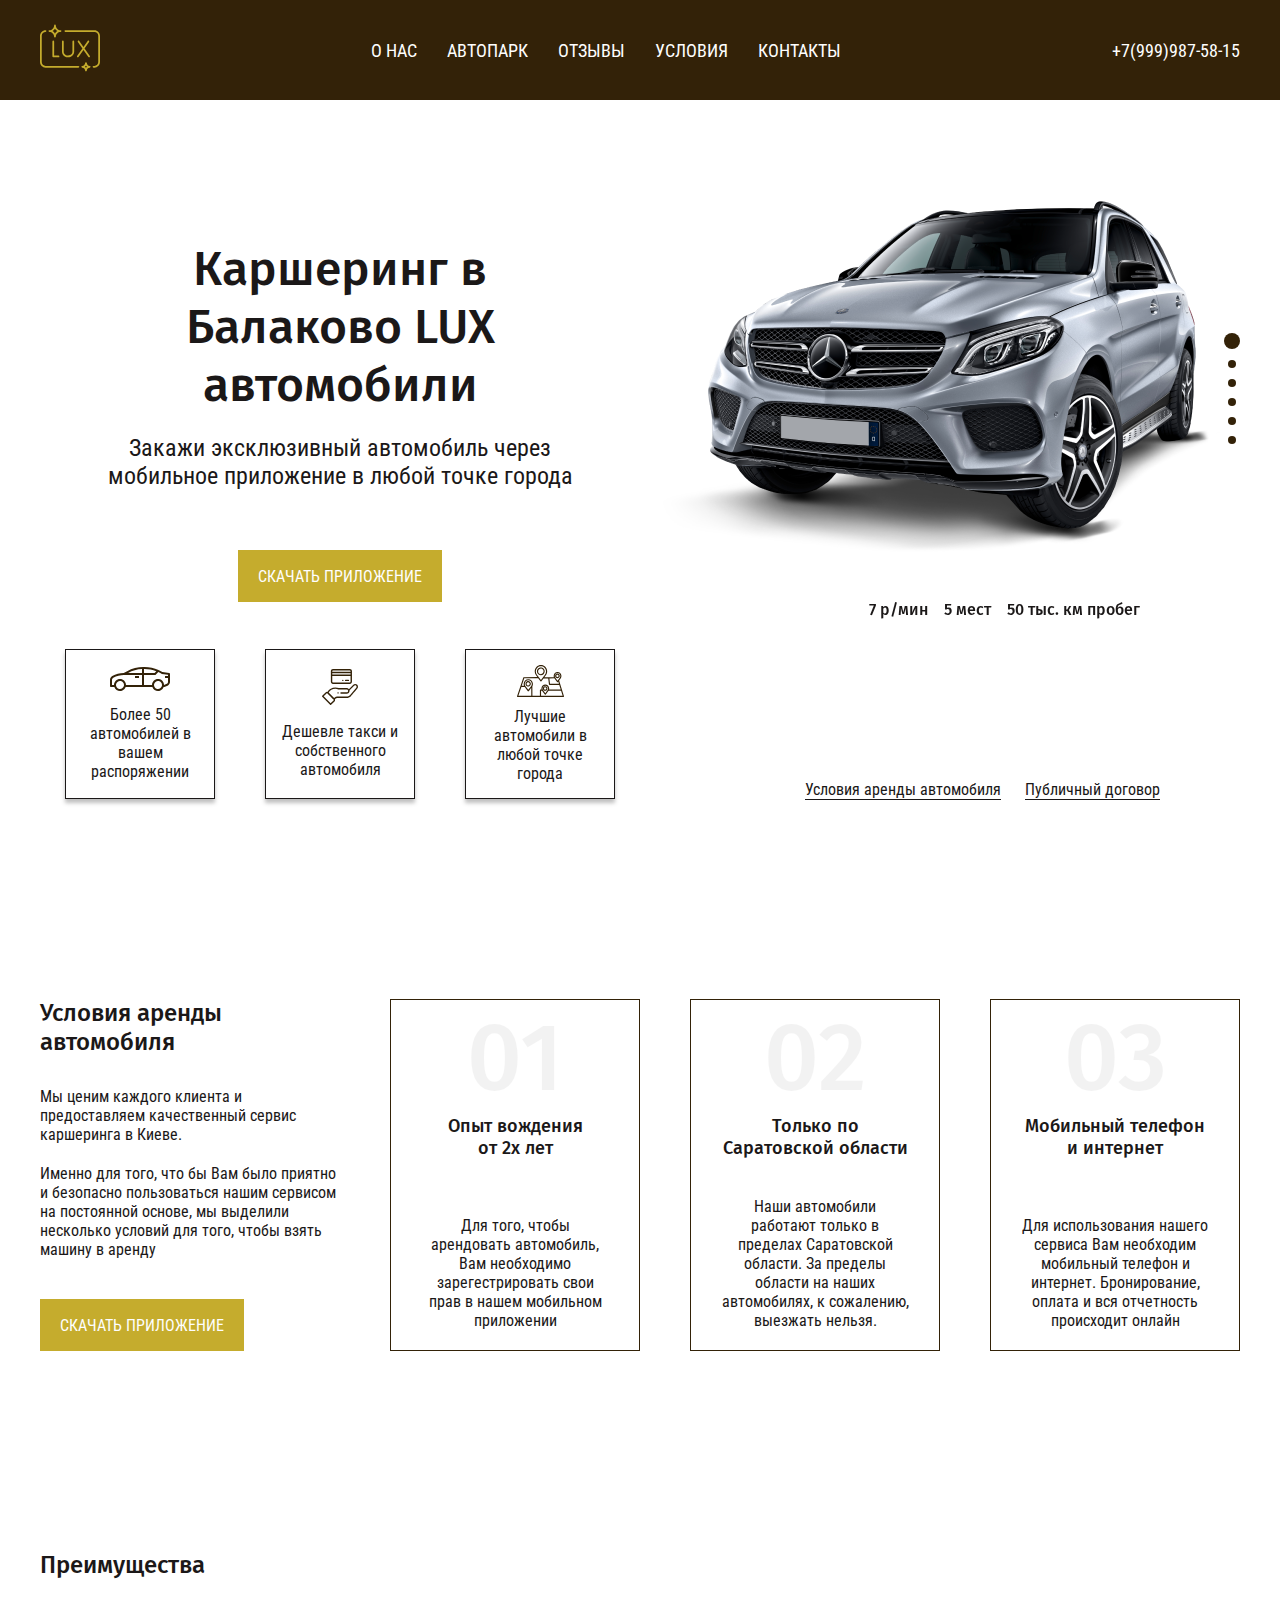
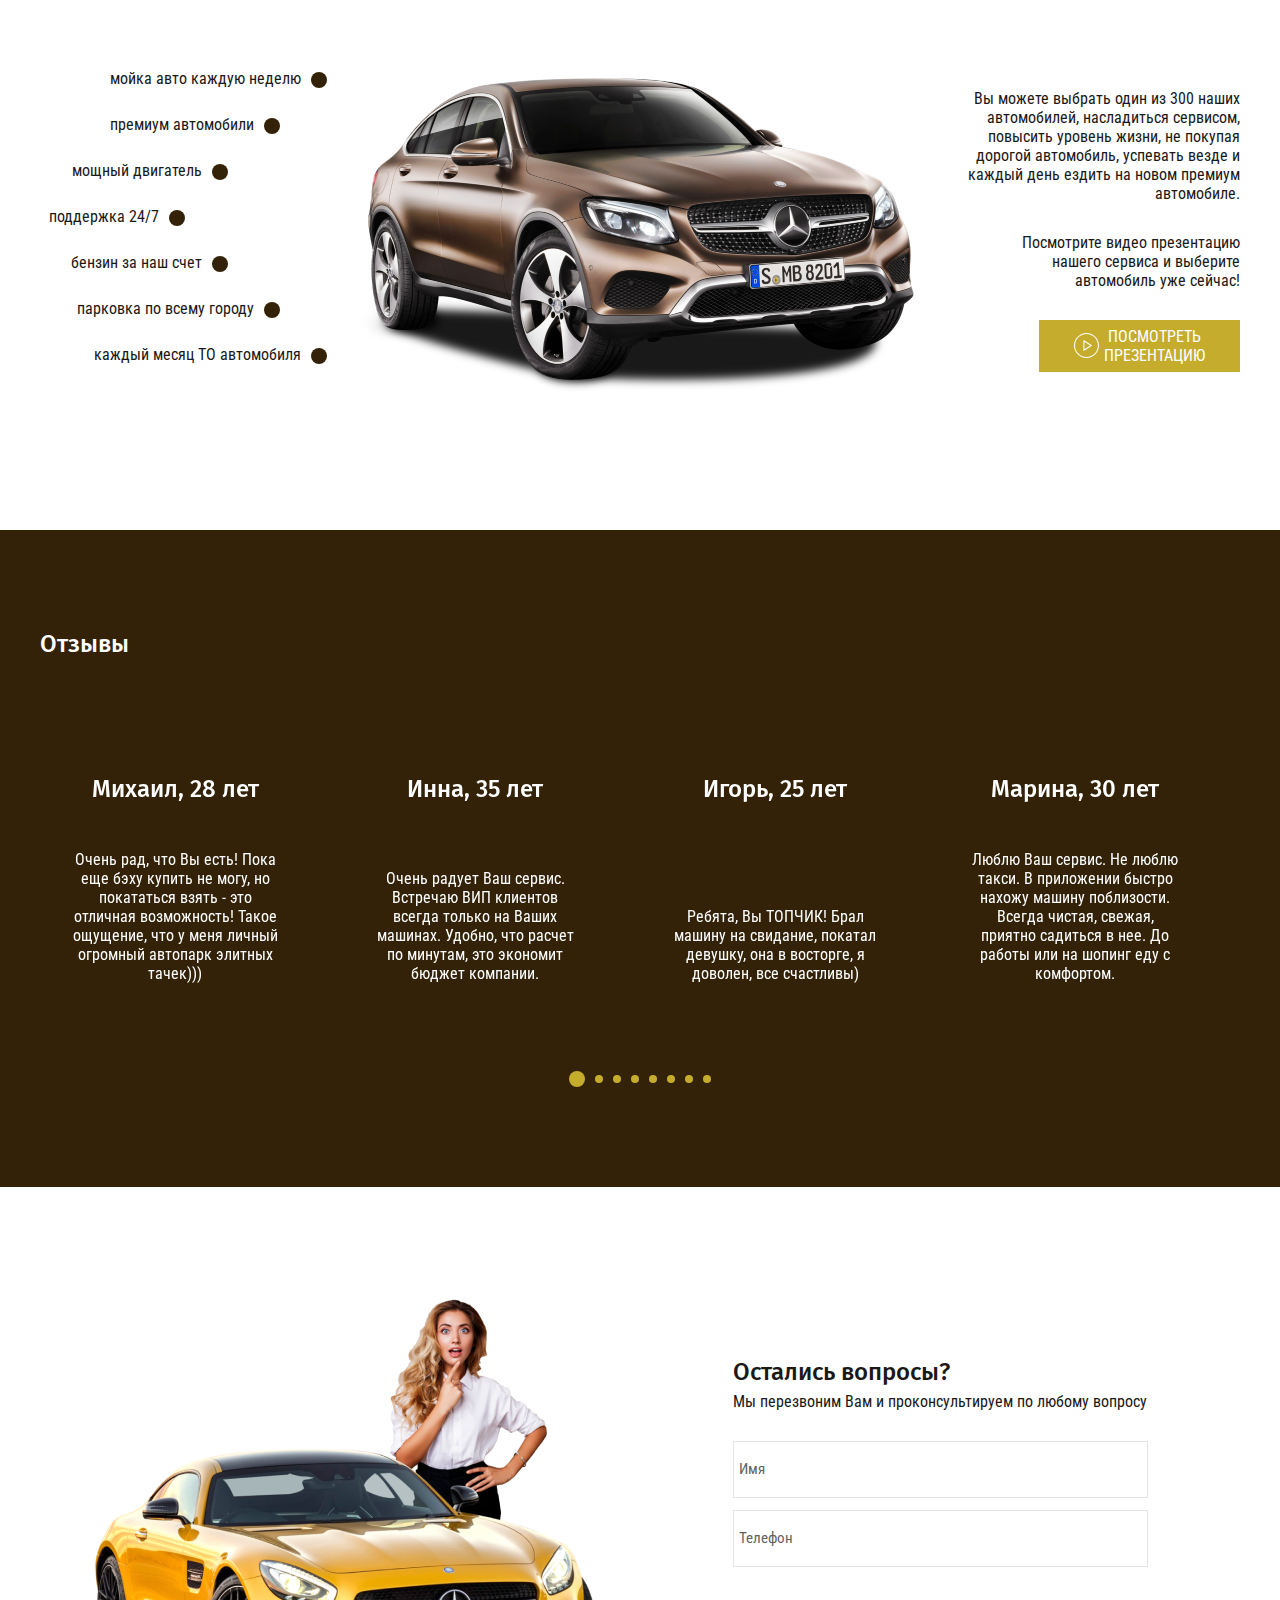
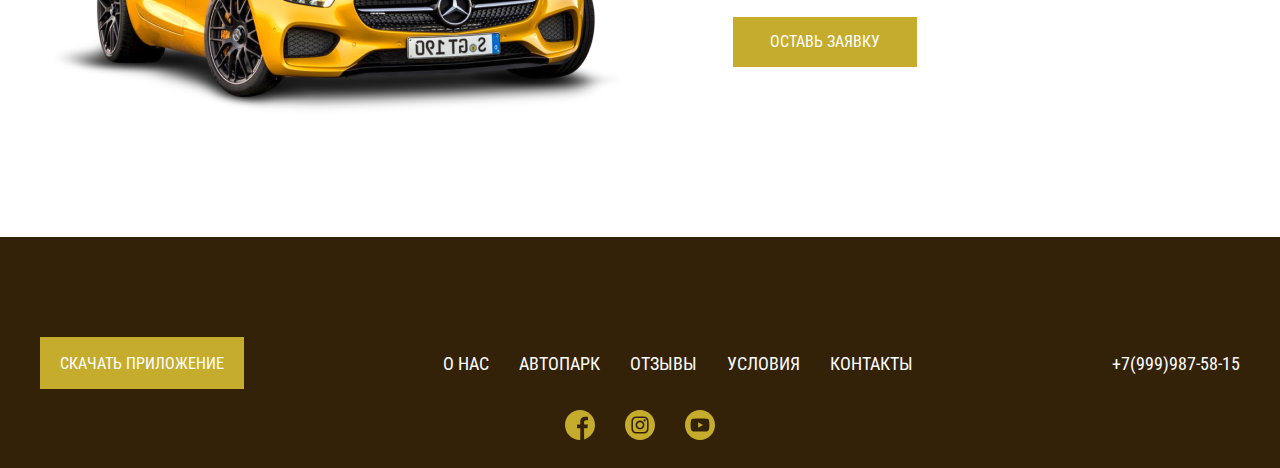
==== index.html @ 28d2e5e9 "siteone" ====
<!DOCTYPE html>
<html lang="ru">

<head>
  <meta charset="UTF-8">
  <meta name="viewport" content="width=device-width, initial-scale=1.0">
  <meta http-equiv="X-UA-Compatible" content="ie=edge">
  <title>Каршеринг LUX</title>
  <link href="https://fonts.googleapis.com/css2?family=Fira+Sans:wght@500&family=Roboto+Condensed&display=swap"
    rel="stylesheet">
  <link rel="stylesheet" href="css/reset.css">
  <link rel="stylesheet" href="css/slick.css">
  <link rel="stylesheet" href="css/jquery.fancybox.css">
  <link rel="stylesheet" href="css/style.css">
</head>

<body>
  <header class="header">
    <div class="container">
      <div class="header__inner">
        <a href="#" class="logo">
          <img class="logo__link" src="images/logo.svg" alt="">
        </a>
        <nav class="menu">
          <button class="menu__burger"></button>
          <ul class="menu__list">
            <li class="menu__item"><a href="" class="menu__list-link">О НАС</a></li>
            <li class="menu__item"><a href="" class="menu__list-link">АВТОПАРК</a></li>
            <li class="menu__item"><a href="" class="menu__list-link">ОТЗЫВЫ</a></li>
            <li class="menu__item"><a href="" class="menu__list-link">УСЛОВИЯ</a></li>
            <li class="menu__item"><a href="" class="menu__list-link">КОНТАКТЫ</a></li>
          </ul>
        </nav>
        <a href="tel:89999875815" class="phone">+7(999)987-58-15</a>
      </div>
    </div>
  </header>
  <section class="top">
    <div class="container">
      <div class="top__heading">
        <div class="top__content">
          <h1 class="top__title">
            Каршеринг в Балаково LUX автомобили
          </h1>
          <p class="top__text">
            Закажи эксклюзивный автомобиль через мобильное приложение в любой точке города
          </p>
          <a href="#" class="application-btn">Скачать приложение</a>

        </div> 
        <div class="top__slider">

          <div class="top__slider-item">
            <img class="top__slider-images" src="images/slider-img.png" alt="">
            <p class="top__slider-text"> <span>7 р/мин</span> <span>5 мест</span> <span>50 тыс. км пробег</span>

            </p>
          </div>
          <div class="top__slider-item">
            <img class="top__slider-images" src="images/slider-img.png" alt="">
            <p class="top__slider-text"><span>7 р/мин</span> <span>5 мест</span> <span>50 тыс. км пробег</span>
            </p>
          </div>
          <div class="top__slider-item">
            <img class="top__slider-images" src="images/slider-img.png" alt="">
            <p class="top__slider-text"><span>7 р/мин</span> <span>5 мест</span> <span>50 тыс. км пробег</span>

            </p>
          </div>
          <div class="top__slider-item">
            <img class="top__slider-images" src="images/slider-img.png" alt="">
            <p class="top__slider-text"><span>7 р/мин</span> <span>5 мест</span> <span>50 тыс. км пробег</span>

            </p>
          </div>
          <div class="top__slider-item">
            <img class="top__slider-images" src="images/slider-img.png" alt="">
            <p class="top__slider-text"><span>7 р/мин</span> <span>5 мест</span> <span>50 тыс. км пробег</span>

            </p>
          </div>
          <div class="top__slider-item">
            <img class="top__slider-images" src="images/slider-img.png" alt="">
            <p class="top__slider-text"><span>7 р/мин</span> <span>5 мест</span> <span>50 тыс. км пробег</span>

            </p>
          </div>


        </div>
      </div>
      <div class="top__bottom">
        <div class="top__items">
          <div class="top__item">
            <img src="images/icon-1.svg" alt="" class="top__item-img">
            <p class="top__item-text">
              Более 50 автомобилей в вашем распоряжении
            </p>
          </div>
          <div class="top__item">
            <img src="images/icon-2.svg" alt="" class="top__item-img">
            <p class="top__item-text">
              Дешевле такси и собственного автомобиля
            </p>
          </div>
          <div class="top__item">
            <img src="images/icon-3.svg" alt="" class="top__item-img">
            <p class="top__item-text">
              Лучшие автомобили в любой точке города
            </p>
          </div>
        </div>
        <div class="top__links">
          <a href="#" class="top__link">Условия аренды автомобиля</a>
          <a href="#" class="top__link">Публичный договор</a>
        </div>
      </div>
    </div>
  </section>
  <section class="rent">
    <div class="container">
      <div class="rent__inner">
        <div class="rent__content">
          <h3 class="rent__title">
            Условия аренды
            автомобиля
          </h3>
          <p class="rent__text">Мы ценим каждого клиента и предоставляем качественный сервис каршеринга в Киеве.
          </p>
          <p class="rent__text">Именно для того, что бы Вам было приятно и безопасно пользоваться нашим сервисом на
            постоянной основе, мы выделили несколько условий для того, чтобы взять машину в аренду</p>
          <a href="#" class="application-btn">Скачать приложение</a>


        </div>
        <div class="rent__item">
          <div class="rent__item-num">
            01
          </div>
          <p class="rent__item-title">Опыт вождения<br>
            от 2х лет
          </p>
          <p class="rent__item-text">Для того, чтобы арендовать автомобиль, Вам необходимо зарегестрировать свои прав в
            нашем мобильном приложении
          </p>
        </div>
        <div class="rent__item">
          <div class="rent__item-num">
            02
          </div>
          <p class="rent__item-title">Только по Саратовской области
          </p>
          <p class="rent__item-text">Наши автомобили работают только в пределах Саратовской области.
            За пределы области на наших автомобилях, к сожалению, выезжать нельзя.
        </div>
        <div class="rent__item">
          <div class="rent__item-num">
            03
          </div>
          <p class="rent__item-title">Мобильный телефон и интернет
          </p>
          <p class="rent__item-text">Для использования нашего сервиса Вам необходим мобильный телефон и интернет.
            Бронирование, оплата и вся отчетность происходит онлайн
          </p>
        </div>
      </div>
    </div>
  </section>
  <section class="benefits">
    <div class="container">
      <h3 class="benefits__title">
        Преимущества
      </h3>
      <div class="benefits__items">
        <ul class="benefits__list">
          <li class="benefits__list-item">мойка авто каждую неделю
          </li>
          <li class="benefits__list-item">премиум автомобили
          </li>
          <li class="benefits__list-item">мощный двигатель
          </li>
          <li class="benefits__list-item">поддержка 24/7
          </li>
          <li class="benefits__list-item">бензин за наш счет
          </li>
          <li class="benefits__list-item">парковка по всему городу
          </li>
          <li class="benefits__list-item">каждый месяц ТО автомобиля</li>
        </ul>
        <img src="/images/benefits.png" alt="" class="benefits__images">
        <div class="benefits__content">
          <p class="benefits__text">Вы можете выбрать один из 300 наших автомобилей, насладиться сервисом, повысить
            уровень жизни, не покупая дорогой автомобиль, успевать везде и каждый день ездить на новом премиум
            автомобиле.
          </p>
          <p class="benefits__text">Посмотрите видео презентацию нашего сервиса и выберите автомобиль уже сейчас!</p>
          <a data-fancybox href="https://www.youtube.com/watch?v=-iF4rfwKUp0" class="video__popup">ПОСМОТРЕТЬ<br>
            ПРЕЗЕНТАЦИЮ</a>
        </div>
      </div>
    </div>
  </section>
  <section class="reviews">
    <div class="container">
      <h3 class="reviews__title">
        Отзывы
      </h3>
      <div class="reviews__slider">
        <div class="reviews__item">
          <p class="reviews__item-name">Михаил, 28 лет
          </p>
          <p class="reviews__item-text">Очень рад, что Вы есть!
            Пока еще бэху купить не могу, но покататься взять - это отличная возможность!
            Такое ощущение, что у меня личный огромный автопарк элитных тачек)))
          </p>
        </div>
        <div class="reviews__item">
          <p class="reviews__item-name">Инна, 35 лет

          </p>
          <p class="reviews__item-text">Очень радует Ваш сервис. Встречаю ВИП клиентов всегда только на Ваших машинах.
            Удобно, что расчет по минутам, это экономит бюджет компании.
          </p>
        </div>
        <div class="reviews__item">
          <p class="reviews__item-name">Игорь, 25 лет</p>
          <p class="reviews__item-text">Ребята, Вы ТОПЧИК!
            Брал машину на свидание, покатал девушку, она в восторге, я доволен, все счастливы)
          </p>
        </div>
        <div class="reviews__item">
          <p class="reviews__item-name">Марина, 30 лет
          </p>
          <p class="reviews__item-text">Люблю Ваш сервис. Не люблю такси. В приложении быстро нахожу машину поблизости.
            Всегда чистая, свежая, приятно садиться в нее. До работы или на шопинг еду с комфортом. </p>
        </div>
        <div class="reviews__item">
          <p class="reviews__item-name">Михаил, 28 лет
          </p>
          <p class="reviews__item-text">Очень рад, что Вы есть!
            Пока еще бэху купить не могу, но покататься взять - это отличная возможность!
            Такое ощущение, что у меня личный огромный автопарк элитных тачек)))
          </p>
        </div>
        <div class="reviews__item">
          <p class="reviews__item-name">Инна, 35 лет

          </p>
          <p class="reviews__item-text">Очень радует Ваш сервис. Встречаю ВИП клиентов всегда только на Ваших машинах.
            Удобно, что расчет по минутам, это экономит бюджет компании.
          </p>
        </div>
        <div class="reviews__item">
          <p class="reviews__item-name">Игорь, 25 лет</p>
          <p class="reviews__item-text">Ребята, Вы ТОПЧИК!
            Брал машину на свидание, покатал девушку, она в восторге, я доволен, все счастливы)
          </p>
        </div>
        <div class="reviews__item">
          <p class="reviews__item-name">Марина, 30 лет
          </p>
          <p class="reviews__item-text">Люблю Ваш сервис. Не люблю такси. В приложении быстро нахожу машину поблизости.
            Всегда чистая, свежая, приятно садиться в нее. До работы или на шопинг еду с комфортом. </p>
        </div>
      </div>
    </div>
  </section>
  <section class="feedback">
    <div class="container">
      <div class="feedback__inner">
        <img class="feedback__images" src="images/feedback-img.png" alt="">
        <form class="feedback__form">
          <h3 class="feedback__title">
            Остались вопросы?
          </h3>
          <p class="feedback__text">
            Мы перезвоним Вам и проконсультируем по любому вопросу
          </p>
          <input type="text" class="feedback__input" placeholder="Имя">
          <input type="text" class="feedback__input" placeholder="Телефон">
          <button class="feedback__btn" type="submit"> Оставь заявку

          </button>
        </form>
      </div>
    </div>
  </section>
  <footer class="footer">
    <div class="container">
      <div class="footer__top">
        <a href="#" class="application-btn">Скачать приложение</a>
        <nav class="menu">
          <ul class="menu__list">
            <li class="menu__item"><a href="" class="menu__list-link">О НАС</a></li>
            <li class="menu__item"><a href="" class="menu__list-link">АВТОПАРК</a></li>
            <li class="menu__item"><a href="" class="menu__list-link">ОТЗЫВЫ</a></li>
            <li class="menu__item"><a href="" class="menu__list-link">УСЛОВИЯ</a></li>
            <li class="menu__item"><a href="" class="menu__list-link">КОНТАКТЫ</a></li>
          </ul>

        </nav>
        <a href="tel:89999875815" class="phone">+7(999)987-58-15</a>
      </div>
      <ul class="footer__social">
        <li class="footer__social-item">
          <a href="" class="footer__social-link">
          <img src="/images/facebook.svg" alt="" class="footer__social-img"></a>
        </li>
        <li class="footer__social-item">
          <a href="" class="footer__social-link">
          <img src="/images/instagram.svg" alt="" class="footer__social-img"></a>
        </li>
        <li class="footer__social-item">
          <a href="" class="footer__social-link">
          <img src="/images/youtube.svg" alt="" class="footer__social-img"></a>
        </li>
      
      </ul>
    </div>
  </footer>
  <script src="https://ajax.googleapis.com/ajax/libs/jquery/3.4.1/jquery.min.js"></script>
  <script src="js/slick.min.js"></script>
  <script src="js/jquery.fancybox.min.js"></script>
  <script src="js/main.js"></script>
</body>

</html>
---- css/style.css ----
html {
    box-sizing: border-box;
}

*,
*::after,
*::before {
    box-sizing: inherit;
}

a {
    text-decoration: none;
}

.container {
    max-width: 1220px;
    padding: 0 10px;
    margin: 0 auto;
}
body {
    font-family: "Roboto Condensed", sans-serif;
    color: #1b1818;
    font-weight: 400;
    font-size: 16px;
    line-height: 19px;
    /* font-family: 'Fira Sans', sans-serif;
    font-family: 'Roboto Condensed', sans-serif;    */
}
.header {
    background: #332208;
}
.header__inner {
    display: flex;
    justify-content: space-between;
    align-items: center;
    height: 100px;
}
.menu__list {
    display: flex;
}

.menu__item {
    margin: 0 15px;
}

.menu__list-link {
    text-transform: uppercase;
    color: #fefefe;
    font-size: 18px;
    line-height: 21px;
    padding-bottom: 5px;
    transition: all 0.5s;
    border-bottom: 1px solid transparent;
}

.menu__list-link:hover {
    border-bottom: 1px solid #fefefe;
}

.phone {
    color: #fefefe;
    font-size: 18px;
    line-height: 21px;
}
.top {
    padding-bottom: 100px;
}
.top__heading {
    display: flex;
    padding: 50px 0 30px;
}
.top__content {
    text-align: center;
    padding-top: 90px;
    width: 50%;
}

.top__title {
    font-family: "Fira Sans", sans-serif;
    font-weight: 500;
    font-size: 48px;
    line-height: 58px;
    margin: 0 auto 20px;
    max-width: 455px;
}

.top__text {
    font-size: 24px;
    line-height: 28px;
    margin: 0 auto 60px;
    max-width: 470px;
}

.application-btn {
    text-transform: uppercase;
    color: #fefefe;
    background: #c5ac2d;
    padding: 16px 19px 15px;
    transition: all 0.5s;
    border: 1px solid transparent;
    display: inline-block;
}
.application-btn:hover {
    color: #c5ac2d;
    background: #fefefe;
    border: 1px solid #c5ac2d;
}

.top__slider {
    width: 50%;
}

.top__slider .slick-dots {
    position: absolute;
    right: 0;
    top: 50%;
    transform: translateY(-50%);
}

.slick-dots {
    list-style: none;
    text-align: center;
}
.slick-dots button {
    font-size: 0px;
    width: 8px;
    height: 8px;
    background-color: #332208;
    border: none;
    border-radius: 50%;
    padding: 0px;
}
.slick-active button {
    width: 16px;
    height: 16px;
}

.top__slider-text {
    font-family: "Fira Sans", sans-serif;
    font-weight: 500;
    padding-right: 100px;
    text-align: right;
}

.top__slider-text span + span {
    padding-left: 12px;
}

.top__bottom {
    display: flex;
    align-items: flex-end;
    justify-content: space-between;
}
.top__items {
    width: 50%;
    display: flex;
    justify-content: space-around;
}

.top__item {
    border: 1px solid #1b1818;
    padding: 10px;
    width: 150px;
    height: 150px;
    display: flex;
    flex-direction: column;
    align-items: center;
    justify-content: space-around;
    text-align: center;
    box-shadow: 0px 4px 4px rgba(0, 0, 0, 0.25);
    cursor: pointer;
    transition: all 0.5s;
}

.top__item:hover {
    transform: scale(1.25);
}
.top__links {
    padding-right: 80px;
}
.top__link {
    color: #1b1818;
    border-bottom: 1px solid #1b1818;
}
.top__link + .top__link {
    margin-left: 20px;
}

.rent {
    padding: 100px 0;
}

.rent__inner {
    display: flex;
    justify-content: space-between;
}

.rent__content {
    width: 300px;
}

.rent__title {
    font-family: "Fira Sans", sans-serif;
    font-size: 24px;
    font-weight: 500;
    line-height: 29px;
    margin-bottom: 30px;
}

.rent__text {
    margin-bottom: 20px;
}
.rent__text + .rent__text {
    margin-bottom: 40px;
}
.rent__item {
    border: 1px solid #332208;
    width: 250px;
    min-height: 350px;
    padding: 0 30px 20px;
    text-align: center;
    display: flex;
    flex-direction: column;
    justify-content: space-around;
    transition: all 0.5s;
}
.rent__item:hover {
    transform: scale(1.25);
}

.rent__item-num {
    font-family: "Fira Sans", sans-serif;
    font-weight: 500;
    font-size: 96px;
    line-height: 115px;
    opacity: 0.05;
}
.rent__item-title {
    font-family: "Fira Sans", sans-serif;
    font-weight: 500;
    font-size: 18px;
    line-height: 22px;
    margin-bottom: auto;
}

.benefits {
    padding: 100px 0;
}

.benefits__title {
    font-family: "Fira Sans", sans-serif;
    font-weight: 500;
    font-size: 24px;
    line-height: 29px;
    margin-bottom: 50px;
}

.benefits__items {
    display: flex;
    justify-content: space-between;
    align-items: center;
}
.benefits__list-item {
    margin-bottom: 27px;
    padding-right: 26px;

    position: relative;
    text-align: right;
}
.benefits__list-item::after {
    content: "";
    position: absolute;
    width: 16px;
    height: 16px;
    border-radius: 50%;
    background: #332208;
    right: 0;
    top: 3px;
}
.benefits__list {
    width: 300px;
    list-style: none;
}

.benefits__content {
    width: 300px;
    text-align: right;
}

.benefits__list-item:nth-child(1),
.benefits__list-item:nth-child(7) {
    margin-right: 13px;
}

.benefits__list-item:nth-child(2),
.benefits__list-item:nth-child(6) {
    margin-right: 60px;
}

.benefits__list-item:nth-child(3),
.benefits__list-item:nth-child(5) {
    margin-right: 112px;
}

.benefits__list-item:nth-child(4) {
    margin-right: 155px;
}

.benefits__text {
    margin-bottom: 30px;
    text-align: right;
}

.benefits__text + .benefits__text {
    width: 267px;
    margin-left: auto;
}

.video__popup {
    background-color: #c5ac2d;
    text-transform: uppercase;
    color: #fefefe;
    padding: 6px 34px 6px 64px;
    display: inline-block;
    text-align: center;
    position: relative;
    transition: all 0.5s;
    border: 1px solid transparent;
}
.video__popup:before {
    content: "";
    background-image: url(/images/video-btn.svg);
    position: absolute;
    display: inline-block;
    width: 25px;
    height: 25px;
    top: 12px;
    left: 34px;
}

.video__popup:hover {
    color: #fefefe;
    background: #332208;
    border: 1px solid #c5ac2d;
}

.reviews {
    padding: 100px 0;
    background-color: #332208;
    color: #fefefe;
}

.reviews__title {
    font-family: "Fira Sans", sans-sarif;
    font-weight: 500;
    font-size: 24px;
    line-height: 29px;
    margin-bottom: 70px;
}
.slick-initialized .reviews__item {
    display: flex;
}

.reviews__item {
    padding: 45px 30px;

    flex-direction: column;
    justify-content: space-between;
    width: 270px;
    border: 1px solid transparent;
    min-height: 300px;
    text-align: center;
    margin-right: 30px;
    transition: all 0.5s;
}
.reviews__item:hover {
    border: 1px solid #c5ac2d;
}

.reviews__item-name {
    font-family: "Fira Sans", sans-sarif;
    font-weight: 500;
    font-size: 24px;
    line-height: 29px;
}

.reviews__slider .slick-dots button {
    background-color: #c5ac2d;
}

.reviews__slider .slick-dots {
    display: flex;
    justify-content: center;
    align-items: center;
    margin-top: 35px;
}
.reviews__slider button {
    margin: 0 5px;
    line-height: 12px;
}
.feedback {
    padding: 100px 0;
}
.feedback__inner {
    display: flex;
    align-items: center;
}

.feedback__images {
    width: 50%;
}

.feedback__form {
    width: 415px;
    margin: 0 auto;
}
.feedback__title {
    font-family: "Fira Sans", sans-sarif;
    font-weight: 500;
    font-size: 24px;
    line-height: 29px;
    margin-bottom: 5px;
}

.feedback__text {
    margin-bottom: 30px;
}

.feedback__input {
    display: block;
    margin-top: 12px;
    padding: 20px 0;
    width: 100%;
    border-color: rgb(247, 255, 103);
    border: 1px solid rgba(0, 0, 0, 0.1);
}
.feedback__input::placeholder {
    font-size: 15px;
    font-weight: 16px;
    color: #616161;
    font-family: "Roboto Condensed", sans-serif;
    font-weight: 400;
    padding-left: 5px;
    border-color: #c5ac2d;
}

.feedback__btn {
    text-transform: uppercase;
    color: #fefefe;
    border: 1px solid transparent;
    display: inline-block;
    padding: 14px 36px 15px;
    background-color: #c5ac2d;
    margin-top: 50px;
    font-family: "Roboto Condensed", sans-serif;
    font-weight: 400;
    font-size: 16px;
    line-height: 19px;
    transition: all 0.5s;
}
.feedback__btn:hover {
    background-color: #fefefe;
    cursor: pointer;
    color: #c5ac2d;
    border: 1px solid #c5ac2d;
}

.footer {
    padding: 100px 0 24px;
    background-color: #332208;
}

.footer__top {
    display: flex;
    justify-content: space-between;
    align-items: center;
    margin-bottom: 21px;
}
.footer__social {
    list-style: none;
    display: flex;
    align-items: center;
    justify-content: center;
}

.footer__social-link {
    margin: 0 15px;
}
.menu__burger {
    display: none;
}
@media (max-width: 1250px){
.benefits__images {
    width: 40%;
}
.benefits__content {
    width: 100%;
    margin-top: 30px;
}
.benefits__items {
    flex-wrap: wrap;
    justify-content: space-around;
}
.benefits__text + .benefits__text {
    width: 100%;
}
}
@media (max-width: 1140px) {
    .rent__inner{
        flex-wrap: wrap;
        justify-content: space-around;
    }
    .rent__content {
        width: 100%;
        margin-bottom: 30px;
    }
}
@media (max-width: 1000px) {
    .top__heading {
        display: block;
        width: 100%;
       
    }

    .benefits__text{
        display:flex ;
        justify-content: space-around;
    }
    .benefits__content {
        margin: 40px;
    }
    .top__content {
        width: 100%;
        padding-top: 30px;
    }
    .top__slider {
        width: 100%;
    }
    .top__bottom {
        display: block;
    }
    .top__links {
        padding-right: 0px;
        padding-top: 50px;
        text-align: center;
    }
    .top__items {
        width: 100%;
    }
   
 }

@media (max-width: 860px) {
    .footer .menu {
        display: none;
    }
    .benefits__content {
        margin: 20px;
    }
    .menu {
        order: 1;
    }
    .menu__list {
        display: block;
        position: absolute;
        top: 100px;
        left: 0;
        background-color: #332208;
        right: 0;
        text-align: center;
        padding: 20px 0;
        transform: translateY(-500px);
    }
    .menu__list.menu__list--active {
        transform: translateY(0px);
        transition: all 0.5s;
        /* z-index: -1; */
    }

    .menu__list-link {
        padding: 20px 0;
        display: block;
        transition: all 0.5s;
    }
    .menu__list-link:hover {
        background-color: rgba(0.25, 0.25, 0.25, 0.25);
    }
    .menu__burger {
        display: block;
        width: 35px;
        height: 24px;
        border: none;
        cursor: pointer;
        border-top: 1px solid #fefefe;
        border-bottom: 1px solid #fefefe;
        background-color: transparent;
        position: relative;
    }
    .menu__burger:before {
        content: "";
        position: absolute;
        width: 35px;
        height: 1px;
        background: #fefefe;
        left: 0;
        top: 10px;
    }
    .rent__item{
        margin: 30px;
    }
    .feedback__images {
        display: none;
    }
    .footer, 
    .feedback,
    .reviews,
    .benefits, 
    .rent{
        padding: 50px 0;
    }
    .benefits__content {
        margin: 10px;
    }
}
@media (max-width: 650px){
    .rent__item {
        width: 100%;
        min-height: 245px;
    }
    .rent__item-title {
        margin-bottom: 20px;
    
    }
    .rent__content {
        text-align: center;
    }
}

@media (max-width: 525px) {
    .top__items {
        flex-wrap: wrap;
    }
    .top__item {
        margin: 20px;
    }
    .top__slider-text {
        padding-right: 0;
    }
    .benefits__images{
        width: 70%;
    }
    .benefits__list-item {
        margin-right: 0;
        text-align: left;
        padding-right: 0;
        padding-left: 26px;

    }
    .benefits__list-item::after{
        right: auto;
        left: 0;
    }
    .benefits__list {
        width: 100%;
    }
    .benefits__list-item:nth-child(4){
        margin-right: 0;
    }
}
@media (max-width: 450px){
    .footer__top{
        flex-direction: column;
        align-items: center;
    }
    .footer .phone {
        display: inline-block;
        margin-top: 30px;
    }
    .top__content {padding-top: 0px;
    }
}
@media (max-width: 410px) {
    .top__item {
        width: 100%;
    }
    .top__links {
        text-align: center;
    }
    .top__link {
        margin: 10px 15px;
        display: inline-block;
    }
    .top__link + .top__link {
        margin-left: 0;
    }
    .top__slider-text {
        text-align: right;
        
    }
    .top__slider-text span{
        display: block;
        margin: 10px 0;
    }
   .rent__item {
       margin: 30px 0;
   }
   .reviews__item {
       margin-left: 13px;
     
   }
   .reviews__title{
    margin-bottom: 30px;
   }
}
@media (max-width: 375px) {
    .reviews__item {
        margin-left: 19px;
    }
    .slick-slider {
        margin-left: 8px;
}
@media (max-width: 320px) {
    .reviews__item {
        margin-left: 18px;
    }
}.top__slider-text {
    text-align: right;
    margin-right: 22px;
}
.top {
    padding: 10px;
}
}
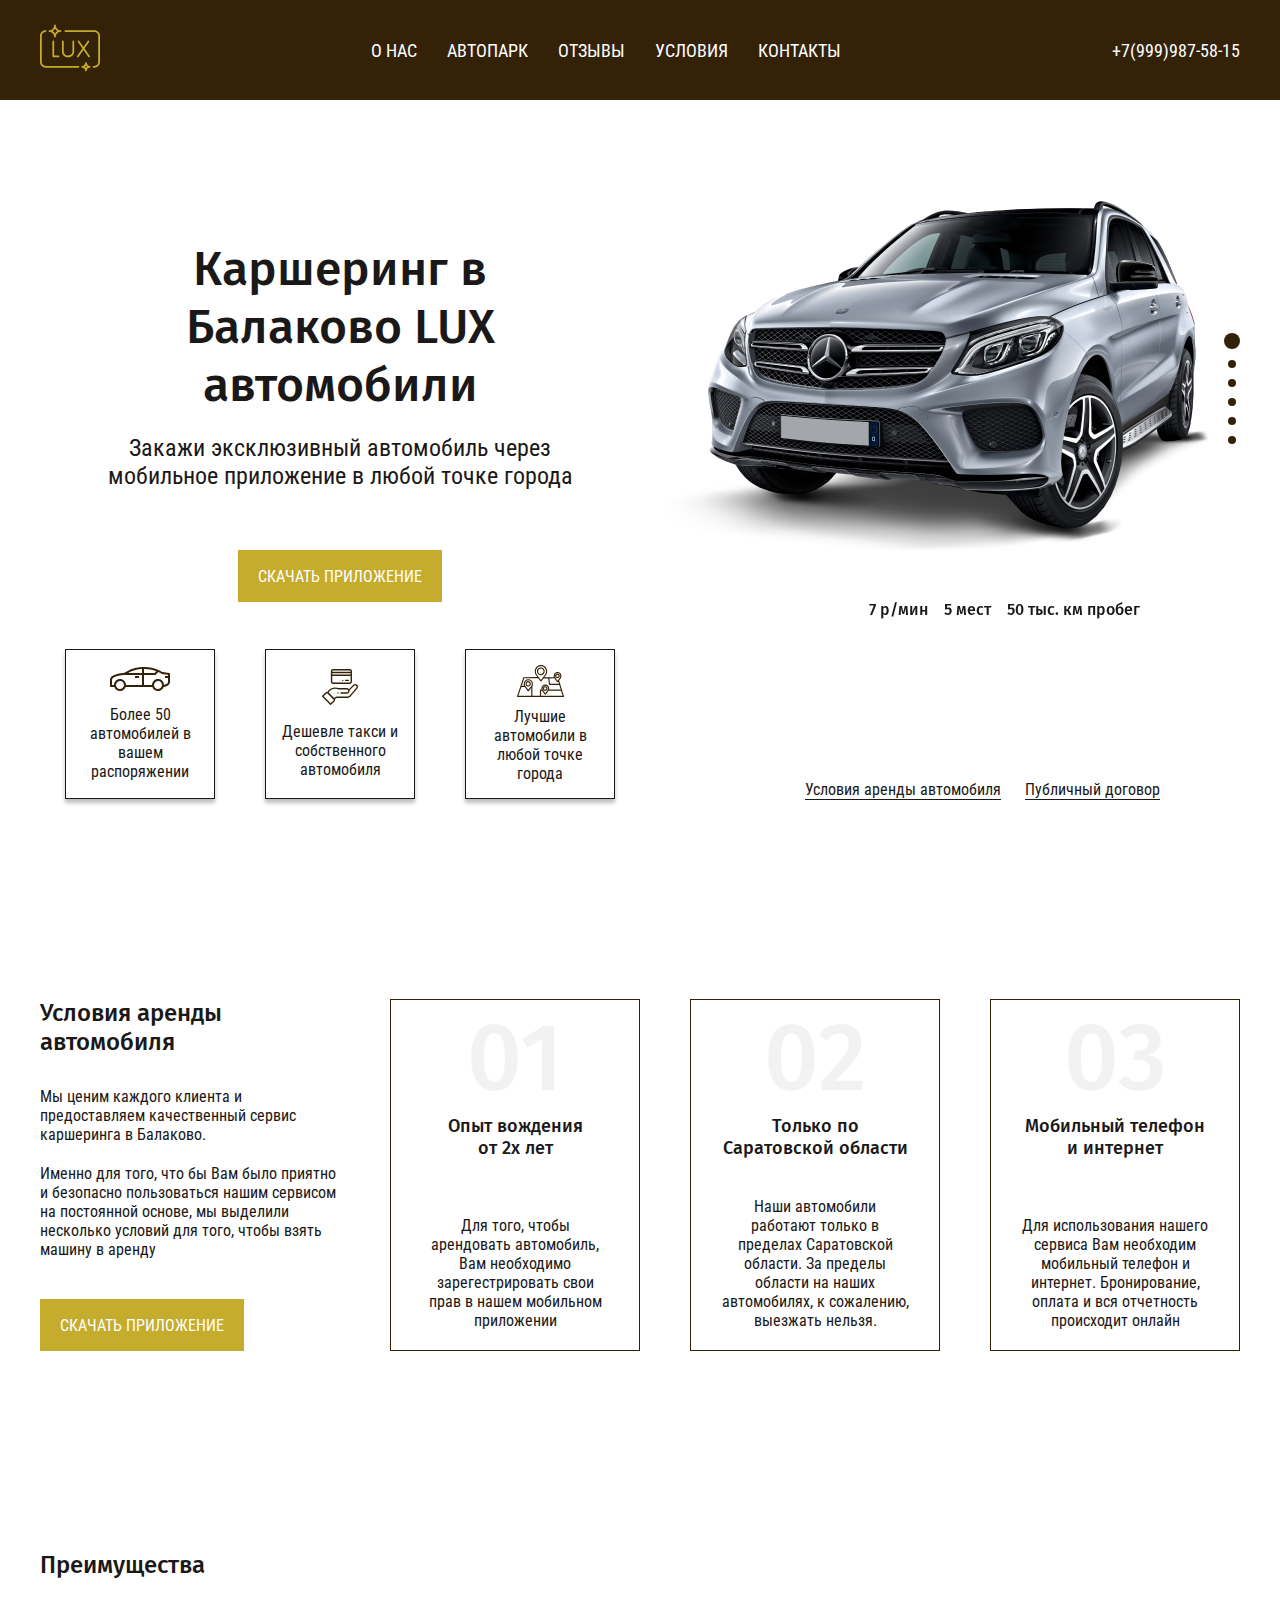
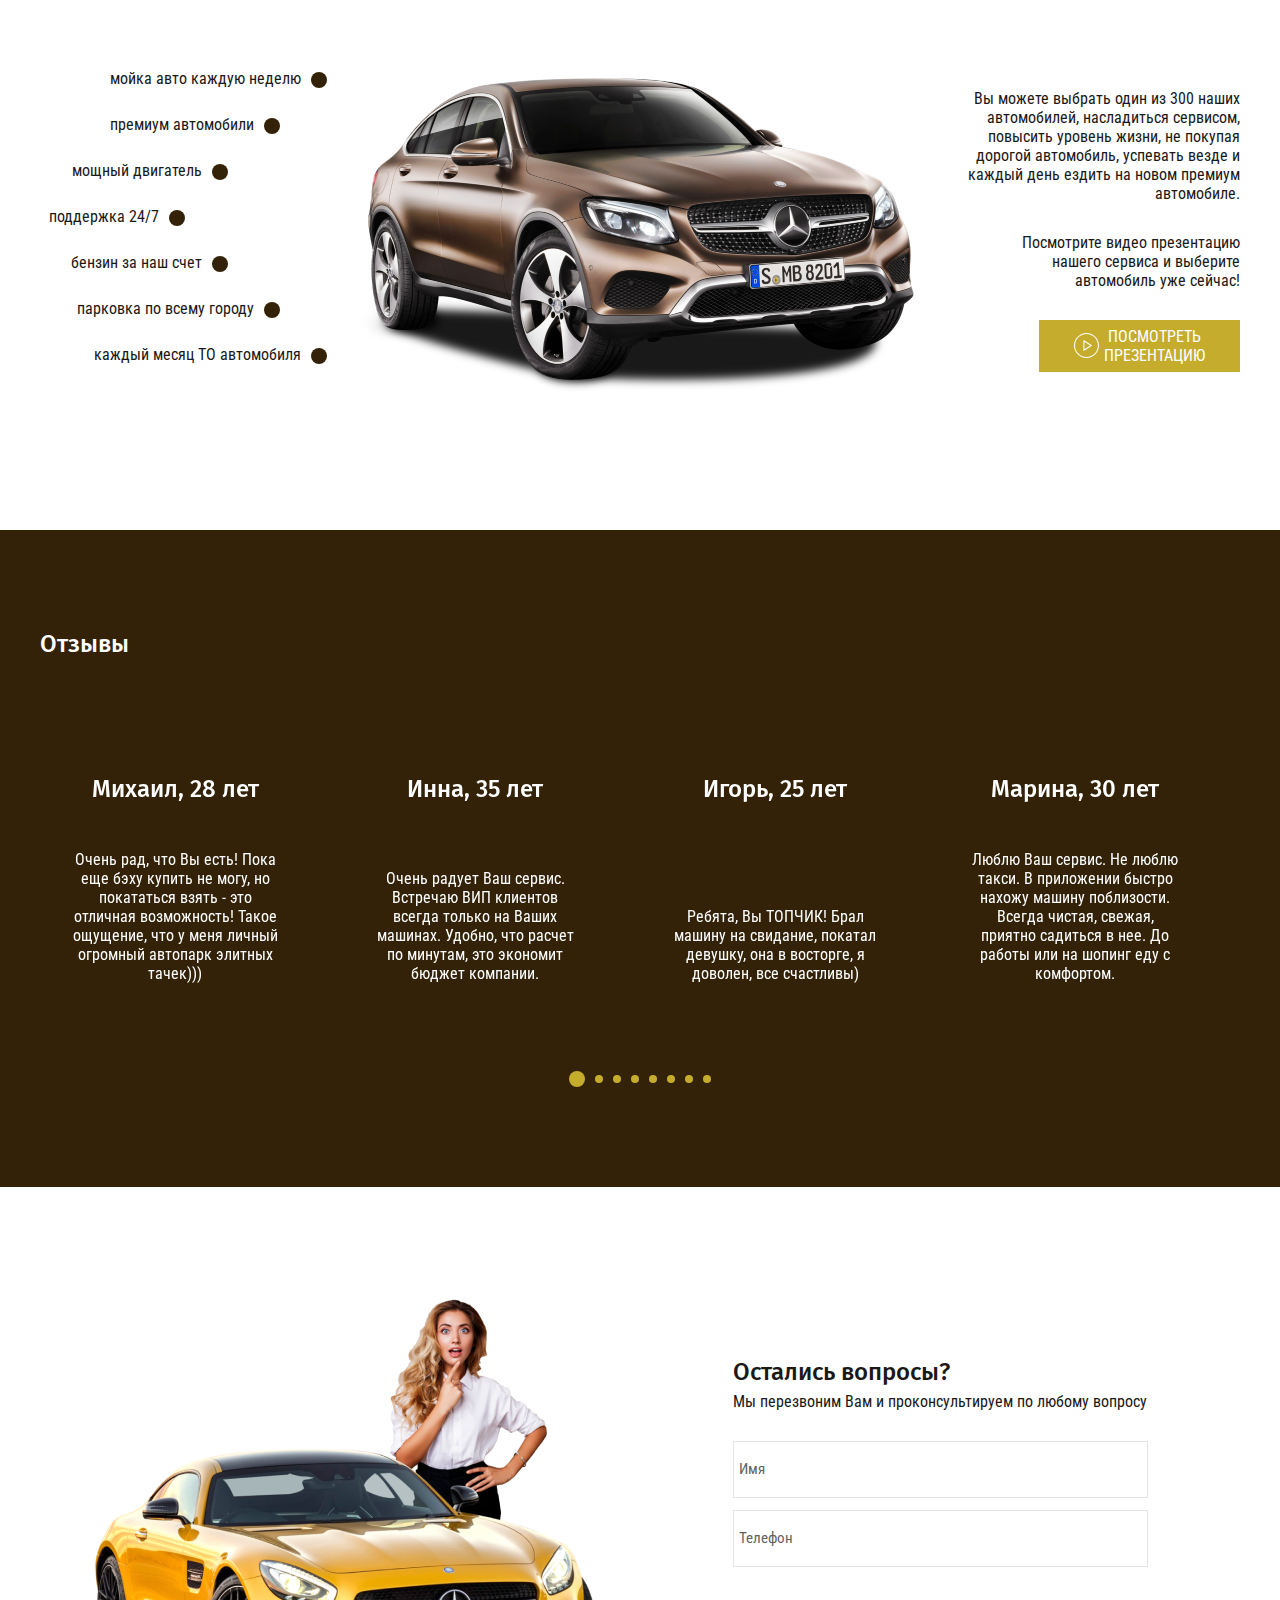
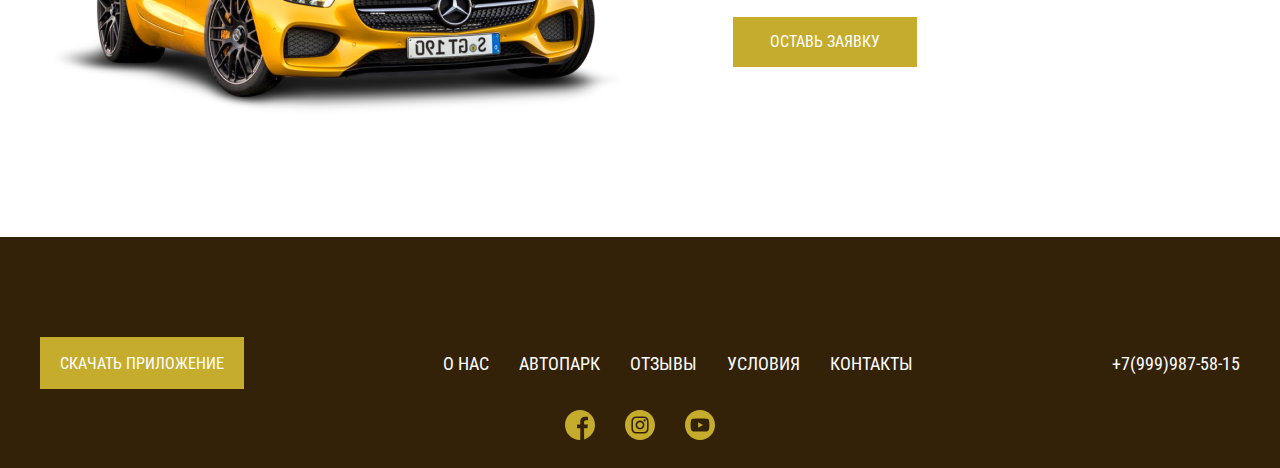
==== commit 02079816: "Update index.html" ====
--- a/index.html
+++ b/index.html
@@ -125,7 +125,7 @@
             Условия аренды
             автомобиля
           </h3>
-          <p class="rent__text">Мы ценим каждого клиента и предоставляем качественный сервис каршеринга в Киеве.
+          <p class="rent__text">Мы ценим каждого клиента и предоставляем качественный сервис каршеринга в Балаково.
           </p>
           <p class="rent__text">Именно для того, что бы Вам было приятно и безопасно пользоваться нашим сервисом на
             постоянной основе, мы выделили несколько условий для того, чтобы взять машину в аренду</p>
@@ -187,7 +187,7 @@
           </li>
           <li class="benefits__list-item">каждый месяц ТО автомобиля</li>
         </ul>
-        <img src="/images/benefits.png" alt="" class="benefits__images">
+        <img src="images/benefits.png" alt="" class="benefits__images">
         <div class="benefits__content">
           <p class="benefits__text">Вы можете выбрать один из 300 наших автомобилей, насладиться сервисом, повысить
             уровень жизни, не покупая дорогой автомобиль, успевать везде и каждый день ездить на новом премиум
@@ -304,15 +304,15 @@
       <ul class="footer__social">
         <li class="footer__social-item">
           <a href="" class="footer__social-link">
-          <img src="/images/facebook.svg" alt="" class="footer__social-img"></a>
+          <img src="images/facebook.svg" alt="" class="footer__social-img"></a>
         </li>
         <li class="footer__social-item">
           <a href="" class="footer__social-link">
-          <img src="/images/instagram.svg" alt="" class="footer__social-img"></a>
+          <img src="images/instagram.svg" alt="" class="footer__social-img"></a>
         </li>
         <li class="footer__social-item">
           <a href="" class="footer__social-link">
-          <img src="/images/youtube.svg" alt="" class="footer__social-img"></a>
+          <img src="images/youtube.svg" alt="" class="footer__social-img"></a>
         </li>
       
       </ul>
@@ -324,4 +324,4 @@
   <script src="js/main.js"></script>
 </body>
 
-</html>+</html>
--- a/css/style.css
+++ b/css/style.css
@@ -720,6 +720,9 @@
         margin-left: 8px;
 }
 @media (max-width: 320px) {
+    .footer, .feedback, .reviews, .benefits, .rent {
+    padding: 10px 0;
+}
     .reviews__item {
         margin-left: 18px;
     }
@@ -730,4 +733,7 @@
 .top {
     padding: 10px;
 }
-}+    .benefits {
+    padding: 20px 0;
+}
+}
